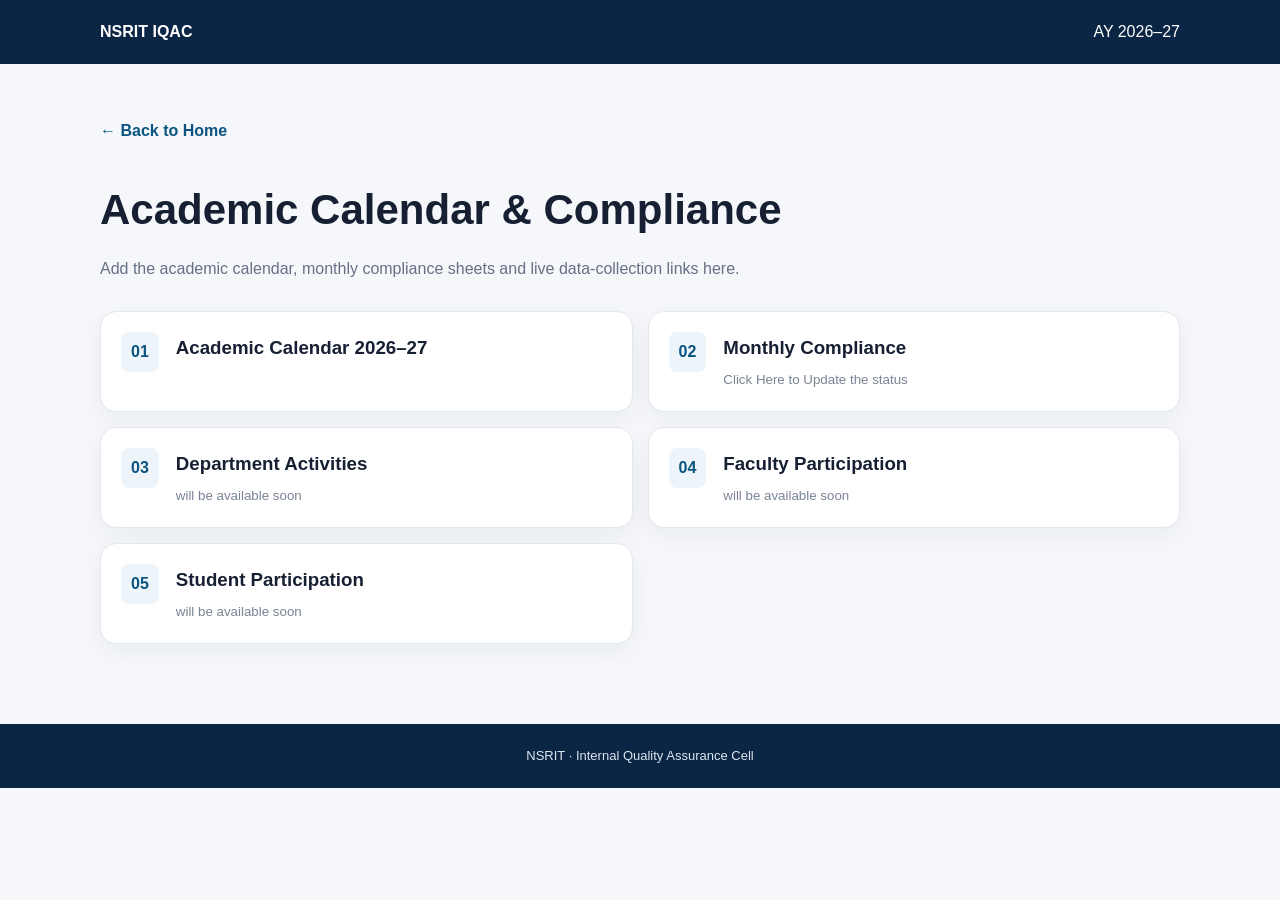
==== 2026-27.html @ f96b4448 "Add files via upload" ====
<!DOCTYPE html>
<html lang="en">

<head>
    <meta charset="UTF-8">
    <meta name="viewport" content="width=device-width, initial-scale=1">
    <title>2026–27 | NSRIT IQAC</title>
    <link rel="stylesheet" href="style.css">
</head>

<body>

    <nav>
        <div class="wrap">
            <a href="index.html">NSRIT IQAC</a>
            <span>AY 2026–27</span>
        </div>
    </nav>

    <main class="wrap page">

        <a href="index.html">← Back to Home</a>

        <h1>Academic Calendar &amp; Compliance</h1>

        <p>
            Add the academic calendar, monthly compliance sheets and live
            data-collection links here.
        </p>

        <div class="links">

            <a href="https://drive.google.com/file/d/1vlEakg2OjZNFmG--N-a0xr_sdTcnQAvk/view?usp=sharing" target="_blank">
                <b>01</b>
                <div>
                    <h3>Academic Calendar 2026–27</h3>
                    
                </div>
            </a>

            <a href="https://docs.google.com/spreadsheets/d/1CY7_fwzQFvqoWMKWtQ6ZjwAyVPZ4YI-sghNDaqlKUFg/edit?usp=sharing" target="_blank">
                <b>02</b>
                <div>
                    <h3>Monthly Compliance</h3>
                    <small>Click Here to Update the status</small>
                </div>
            </a>

            <a href="#">
                <b>03</b>
                <div>
                    <h3>Department Activities</h3>
                    <small>will be available soon</small>
                </div>
            </a>

            <a href="#">
                <b>04</b>
                <div>
                    <h3>Faculty Participation</h3>
                    <small>will be available soon</small>
                </div>
            </a>

            <a href="#">
                <b>05</b>
                <div>
                    <h3>Student Participation</h3>
                    <small>will be available soon</small>
                </div>
            </a>

        </div>

    </main>

    <footer>
        NSRIT · Internal Quality Assurance Cell
    </footer>

</body>

</html>
---- style.css ----
*{box-sizing:border-box}body{margin:0;font-family:Segoe UI,Arial,sans-serif;background:#f5f7fa;color:#172033;line-height:1.5}a{color:inherit}.wrap{width:min(1080px,92%);margin:auto}header{background:linear-gradient(135deg,#0b2545,#164e78);color:white;padding:70px 0;border-bottom:4px solid #d5a21b}header small{font-weight:800;letter-spacing:4px}header p{font-size:12px;letter-spacing:2px;opacity:.8;font-weight:700;margin-top:28px}header h1{font-size:clamp(42px,7vw,70px);margin:8px 0 14px;line-height:1}header span{font-size:17px;opacity:.9}main{padding:55px 0 80px}section b{font-size:11px;letter-spacing:1.5px;color:#0b5480;background:#e5f0f7;padding:7px 11px;border-radius:20px}section h2{font-size:34px;margin:16px 0 5px}section p,.page>p{color:#667085}.grid{display:grid;grid-template-columns:1fr 1fr;gap:22px;margin-top:30px}.grid a,.links a{background:white;border:1px solid #e3e8ef;border-radius:16px;padding:30px;text-decoration:none;box-shadow:0 8px 25px #1423370d;transition:.2s}.grid a:hover,.links a:hover{transform:translateY(-3px);box-shadow:0 14px 30px #14233718}.grid strong{font-size:40px;color:#0b2545}.grid h3{font-size:21px;margin:8px 0}.grid p{color:#667085}.grid em{font-style:normal;color:#0b5480;font-weight:700}nav{background:#0b2545;color:white;padding:20px 0}nav .wrap{display:flex;justify-content:space-between}nav a{text-decoration:none;font-weight:800}.page>a{color:#0b5480;text-decoration:none;font-weight:700}.page h1{font-size:42px;margin:35px 0 8px}.links{display:grid;grid-template-columns:1fr 1fr;gap:15px;margin-top:30px}.links a{display:flex;gap:17px;padding:20px}.links b{background:#edf5fa;color:#0b5480;padding:8px 10px;border-radius:8px;height:max-content}.links h3{margin:2px 0 5px}.links small{color:#7a8494}footer{background:#0b2545;color:#dce6ef;padding:22px;text-align:center;font-size:13px}@media(max-width:700px){.grid,.links{grid-template-columns:1fr}header{padding:52px 0}.page h1{font-size:34px}}
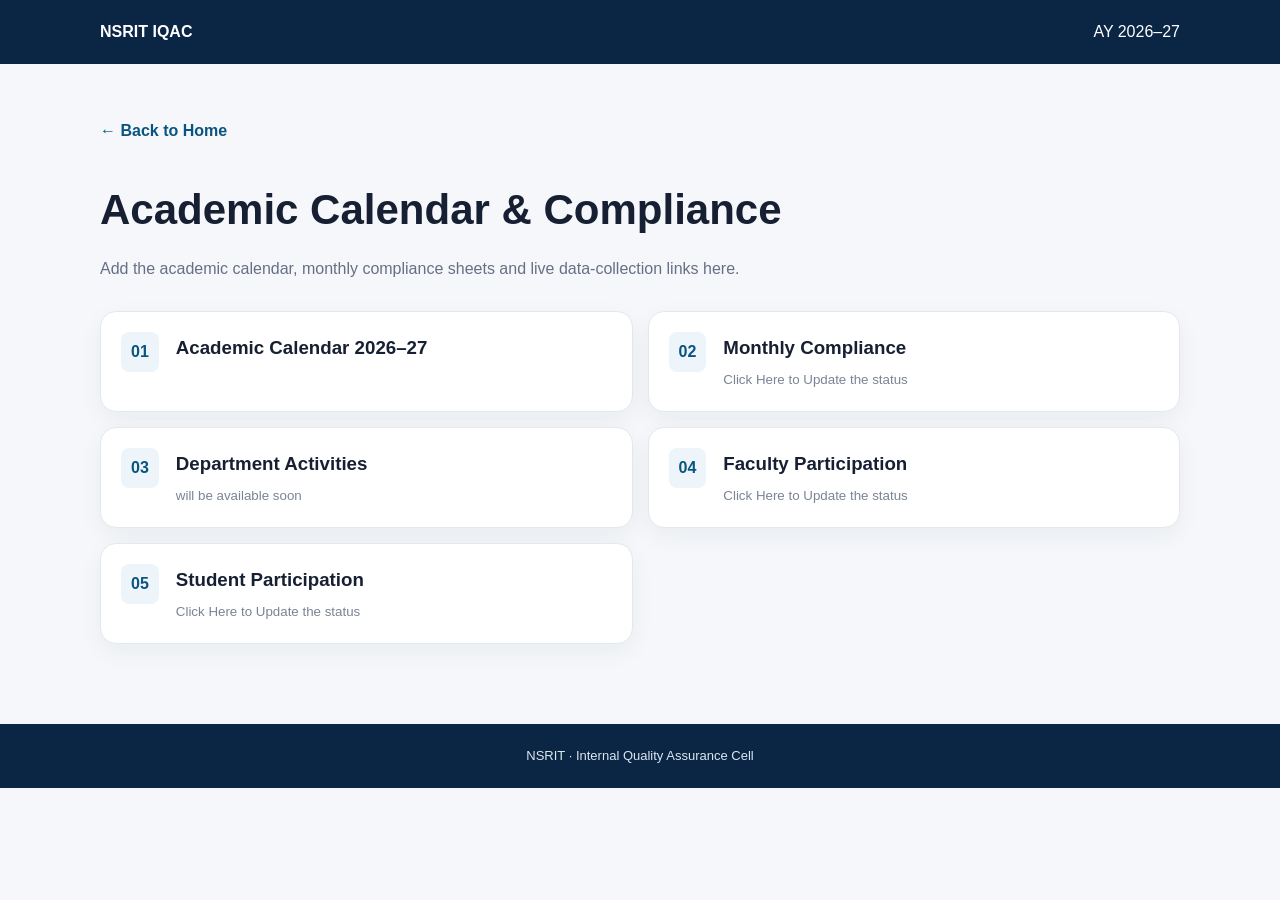
==== commit 382d48df: "Update 2026-27.html" ====
--- a/2026-27.html
+++ b/2026-27.html
@@ -54,19 +54,19 @@
                 </div>
             </a>
 
-            <a href="#">
+            <a href="https://docs.google.com/spreadsheets/d/1lqxjUhDuMaVSC_juJlXtVvR2uWPDmkOm/edit?usp=sharing&ouid=102114915820413354301&rtpof=true&sd=true" target="_blank">
                 <b>04</b>
                 <div>
                     <h3>Faculty Participation</h3>
-                    <small>will be available soon</small>
+                    <small>Click Here to Update the status</small>
                 </div>
             </a>
 
-            <a href="#">
+            <a href="https://docs.google.com/spreadsheets/d/1hAIgusnUVH_jgesCzdG3JIV9o4xCb4yV/edit?usp=sharing&ouid=102114915820413354301&rtpof=true&sd=true" target="_blank">
                 <b>05</b>
                 <div>
                     <h3>Student Participation</h3>
-                    <small>will be available soon</small>
+                    <small>Click Here to Update the status</small>
                 </div>
             </a>
 
@@ -80,4 +80,4 @@
 
 </body>
 
-</html>+</html>
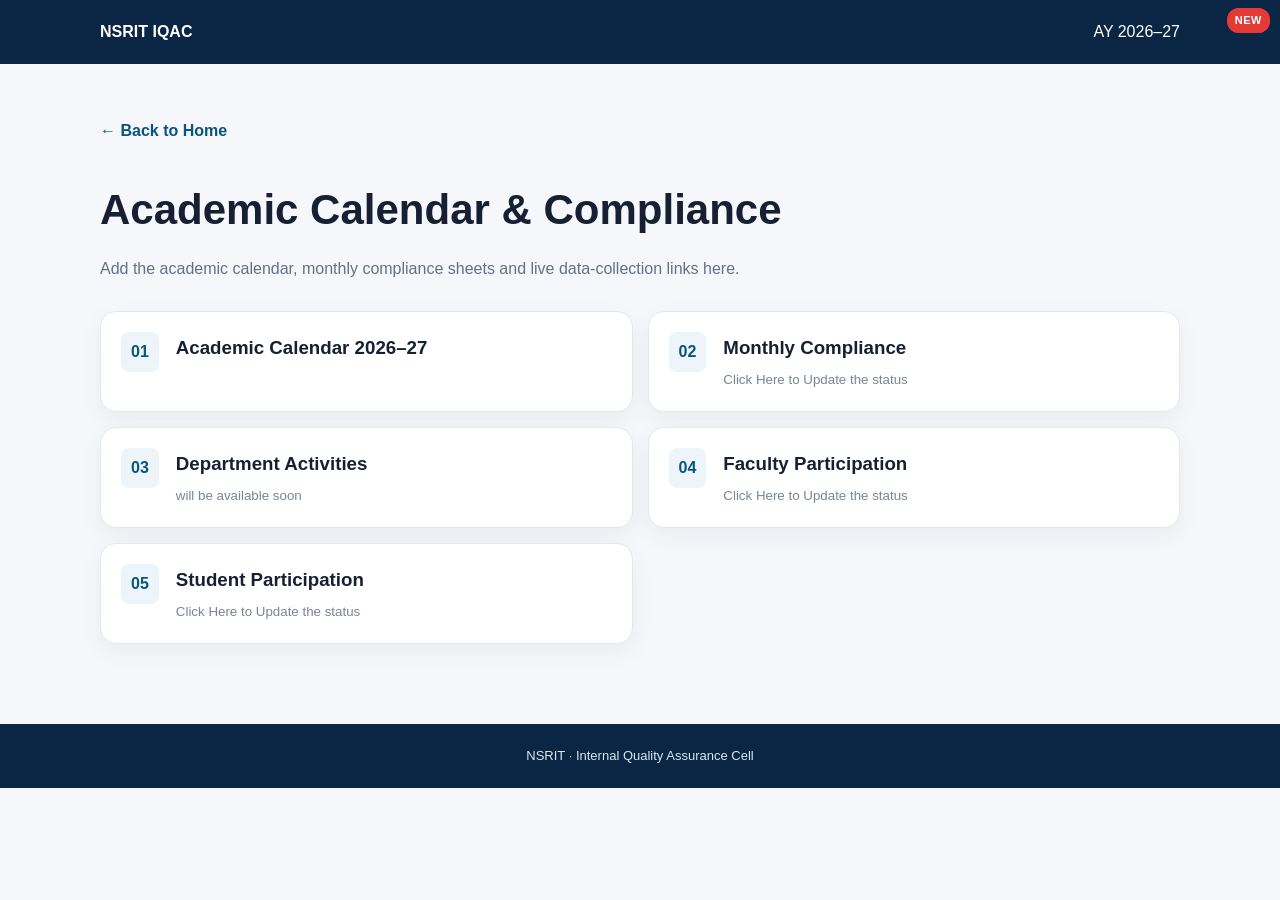
==== commit ab94724f: "Update 2026-27.html" ====
--- a/2026-27.html
+++ b/2026-27.html
@@ -55,6 +55,7 @@
             </a>
 
             <a href="https://docs.google.com/spreadsheets/d/1lqxjUhDuMaVSC_juJlXtVvR2uWPDmkOm/edit?usp=sharing&ouid=102114915820413354301&rtpof=true&sd=true" target="_blank">
+                <span class="new-badge">NEW</span>
                 <b>04</b>
                 <div>
                     <h3>Faculty Participation</h3>
@@ -63,6 +64,7 @@
             </a>
 
             <a href="https://docs.google.com/spreadsheets/d/1hAIgusnUVH_jgesCzdG3JIV9o4xCb4yV/edit?usp=sharing&ouid=102114915820413354301&rtpof=true&sd=true" target="_blank">
+               <span class="new-badge">NEW</span>
                 <b>05</b>
                 <div>
                     <h3>Student Participation</h3>
--- a/style.css
+++ b/style.css
@@ -1 +1,23 @@
 *{box-sizing:border-box}body{margin:0;font-family:Segoe UI,Arial,sans-serif;background:#f5f7fa;color:#172033;line-height:1.5}a{color:inherit}.wrap{width:min(1080px,92%);margin:auto}header{background:linear-gradient(135deg,#0b2545,#164e78);color:white;padding:70px 0;border-bottom:4px solid #d5a21b}header small{font-weight:800;letter-spacing:4px}header p{font-size:12px;letter-spacing:2px;opacity:.8;font-weight:700;margin-top:28px}header h1{font-size:clamp(42px,7vw,70px);margin:8px 0 14px;line-height:1}header span{font-size:17px;opacity:.9}main{padding:55px 0 80px}section b{font-size:11px;letter-spacing:1.5px;color:#0b5480;background:#e5f0f7;padding:7px 11px;border-radius:20px}section h2{font-size:34px;margin:16px 0 5px}section p,.page>p{color:#667085}.grid{display:grid;grid-template-columns:1fr 1fr;gap:22px;margin-top:30px}.grid a,.links a{background:white;border:1px solid #e3e8ef;border-radius:16px;padding:30px;text-decoration:none;box-shadow:0 8px 25px #1423370d;transition:.2s}.grid a:hover,.links a:hover{transform:translateY(-3px);box-shadow:0 14px 30px #14233718}.grid strong{font-size:40px;color:#0b2545}.grid h3{font-size:21px;margin:8px 0}.grid p{color:#667085}.grid em{font-style:normal;color:#0b5480;font-weight:700}nav{background:#0b2545;color:white;padding:20px 0}nav .wrap{display:flex;justify-content:space-between}nav a{text-decoration:none;font-weight:800}.page>a{color:#0b5480;text-decoration:none;font-weight:700}.page h1{font-size:42px;margin:35px 0 8px}.links{display:grid;grid-template-columns:1fr 1fr;gap:15px;margin-top:30px}.links a{display:flex;gap:17px;padding:20px}.links b{background:#edf5fa;color:#0b5480;padding:8px 10px;border-radius:8px;height:max-content}.links h3{margin:2px 0 5px}.links small{color:#7a8494}footer{background:#0b2545;color:#dce6ef;padding:22px;text-align:center;font-size:13px}@media(max-width:700px){.grid,.links{grid-template-columns:1fr}header{padding:52px 0}.page h1{font-size:34px}}
+.new-badge {
+    position: absolute;
+    top: 8px;
+    right: 10px;
+    background: #e53935;
+    color: white;
+    font-size: 11px;
+    font-weight: bold;
+    padding: 4px 8px;
+    border-radius: 12px;
+    letter-spacing: 0.5px;
+    animation: blinkNew 1s infinite;
+}
+
+@keyframes blinkNew {
+    0%, 50% {
+        opacity: 1;
+    }
+    51%, 100% {
+        opacity: 0;
+    }
+}
